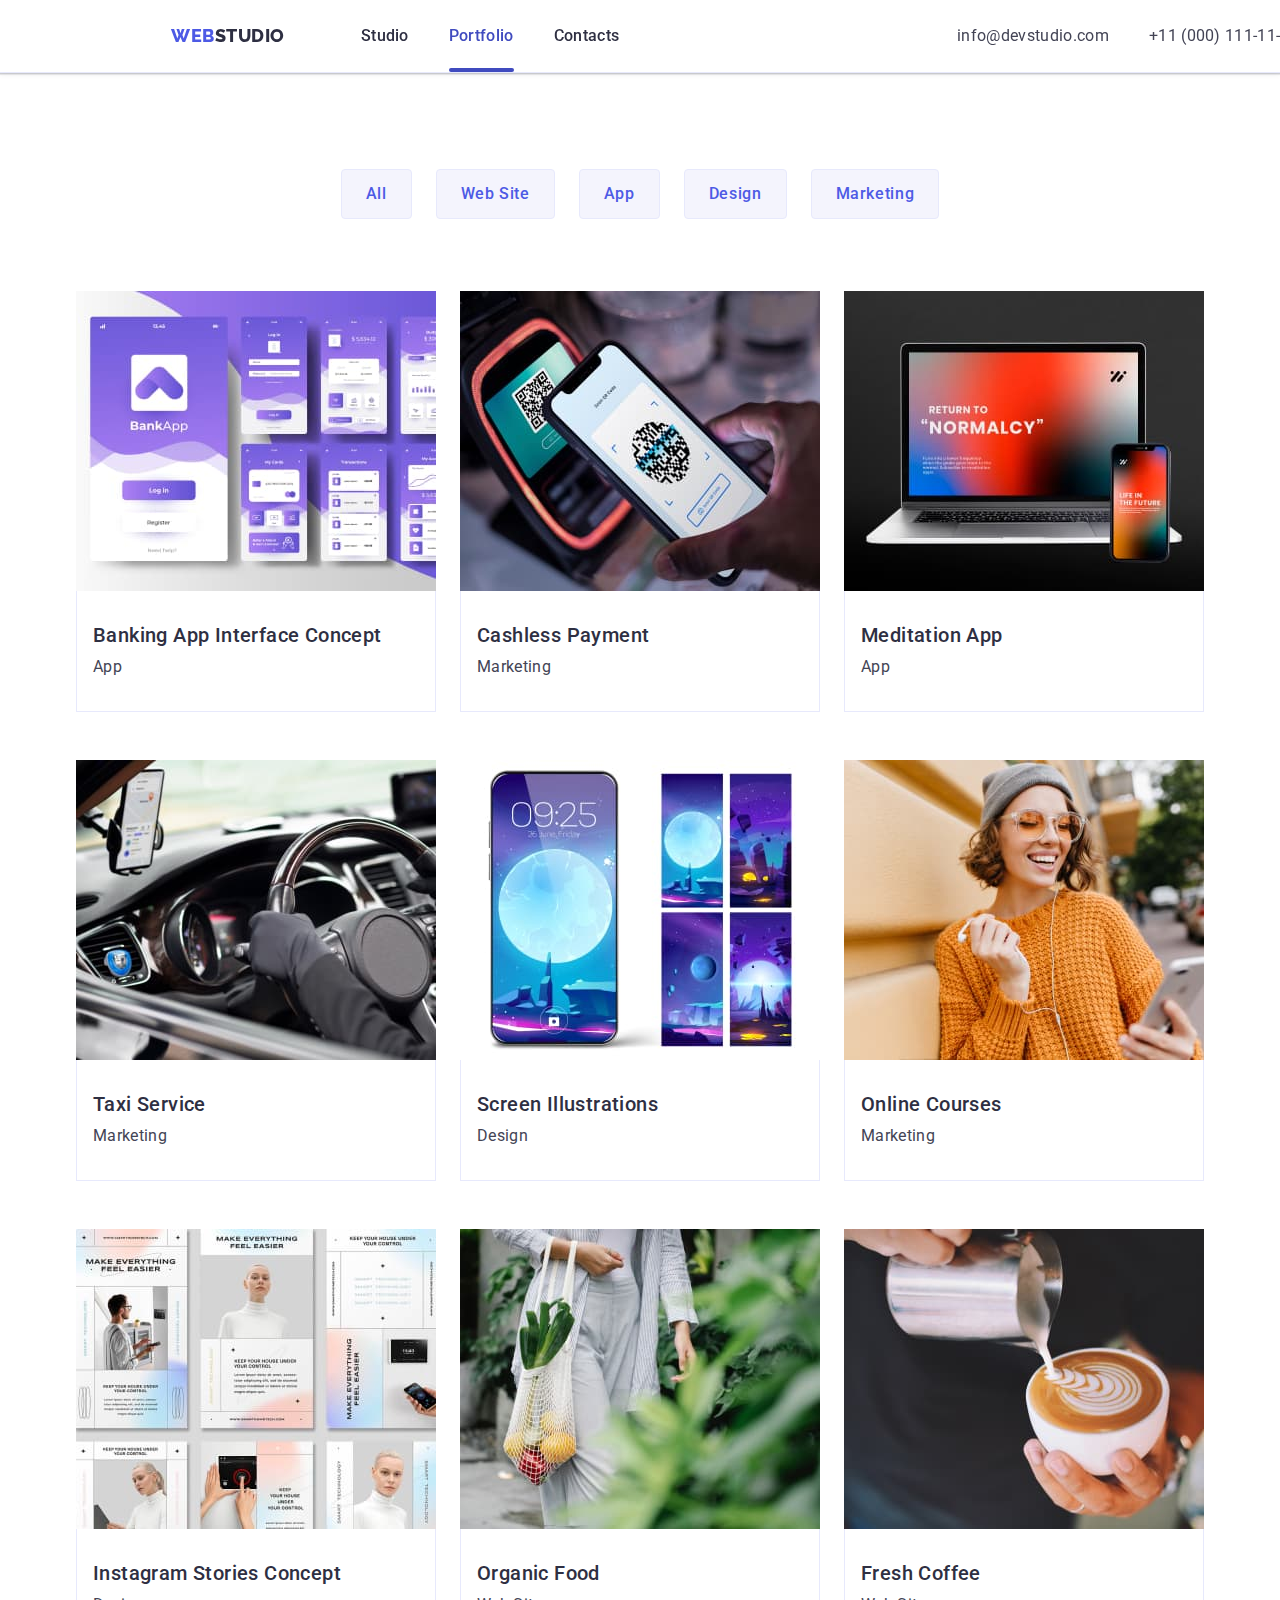
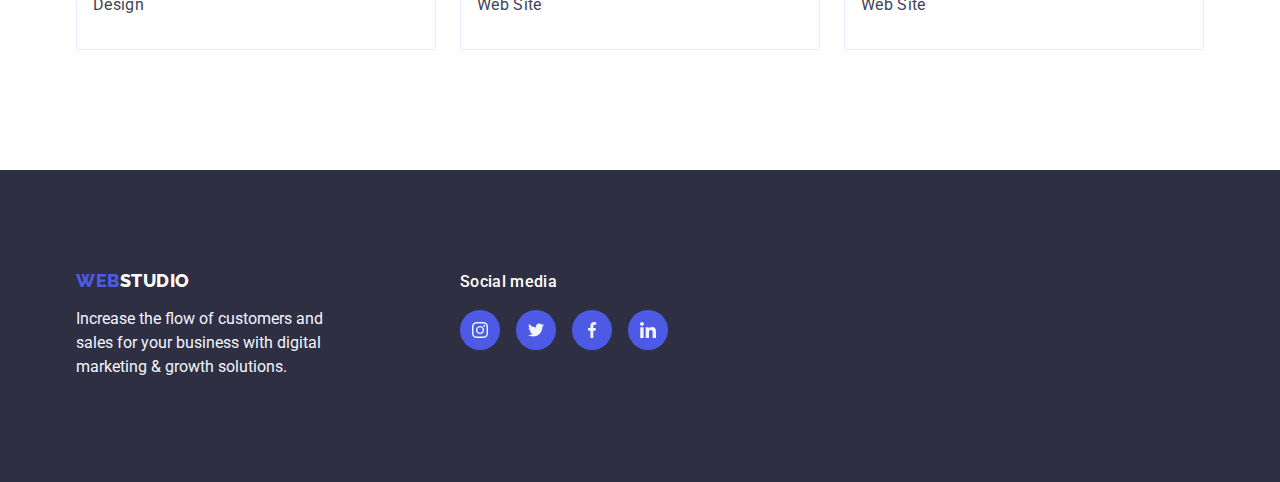
==== portfolio.html @ 8d3b56c2 "Initial commit" ====
<!DOCTYPE html>
<html lang="en">
  <head>
    <meta charset="UTF-8" />
    <meta http-equiv="X-UA-Compatible" content="IE=edge" />
    <meta name="viewport" content="width=device-width, initial-scale=1.0" />
    <link rel="preconnect" href="https://fonts.googleapis.com" />
    <link rel="preconnect" href="https://fonts.gstatic.com" crossorigin />
    <link
      rel="stylesheet"
      href="https://cdn.jsdelivr.net/npm/modern-normalize@1.1.0/modern-normalize.min.css"
    />
    <link
      href="https://fonts.googleapis.com/css2?family=Raleway:wght@800&family=Roboto:wght@400;500;700;900&display=swap"
      rel="stylesheet"
    />
    <link rel="stylesheet" href="./css/styles.css" />
    <title>Portfolio</title>
  </head>
  <body>
    <header class="top-line">
      <div class="container header">
        <nav class="flex-item nav">
          <a href="./index.html" class="text-web link"
            >WEB<span class="text-studio">Studio</span></a
          >
          <ul class="list">
            <li class="list-menu">
              <a class="link" href="./index.html">Studio</a>
            </li>
            <li class="list-menu">
              <a class="link line" href="./portfolio.html">Portfolio</a>
            </li>
            <li class="list-menu">
              <a class="link" href="">Contacts</a>
            </li>
          </ul>
        </nav>
        <address class="flex-item">
          <ul class="list address">
            <li>
              <a class="link address" href="mailto:info@devstudio.com"
                >info@devstudio.com</a
              >
            </li>
            <li>
              <a class="link address" href="tel:+110001111111" id="contacts"
                >+11 (000) 111-11-11</a
              >
            </li>
          </ul>
        </address>
      </div>
    </header>
    <main>
      <!-- section with button -->
      <section class="section projects">
        <div class="container">
          <h1 class="visually-hidden">Filters</h1>
          <ul class="list list-filters">
            <li><button class="button-filters" type="button">All</button></li>
            <li>
              <button class="button-filters" type="button">Web Site</button>
            </li>
            <li><button class="button-filters" type="button">App</button></li>
            <li>
              <button class="button-filters" type="button">Design</button>
            </li>
            <li>
              <button class="button-filters" type="button">Marketing</button>
            </li>
          </ul>
          <ul class="list-elements list">
            <li class="element-lists">
              <a class="link link-elements" href="">
                <div class="box">
                  <img
                    src="./images/portfolio/img4.jpg"
                    alt="Banking App Interface Concept"
                    width="360"
                    height="300"
                  />
                  <div class="overlay">
                    <p>
                      14 Stylish and User-Friendly App Design Concepts · Task
                      Manager App · Calorie Tracker App · Exotic Fruit Ecommerce
                      App · Cloud Storage App
                    </p>
                  </div>
                </div>
                <div class="element">
                  <h2 class="third-header">Banking App Interface Concept</h2>
                  <p class="text-item">App</p>
                </div></a
              >
            </li>
            <li class="element-lists">
              <a class="link link-elements" href="">
                <div class="box">
                  <img
                    src="./images/portfolio/img5.jpg"
                    alt="Cashless Payment"
                    width="360"
                    height="300"
                  />
                  <div class="overlay">
                    <p>
                      14 Stylish and User-Friendly App Design Concepts · Task
                      Manager App · Calorie Tracker App · Exotic Fruit Ecommerce
                      App · Cloud Storage App
                    </p>
                  </div>
                </div>
                <div class="element">
                  <h2 class="third-header">Cashless Payment</h2>
                  <p class="text-item">Marketing</p>
                </div></a
              >
            </li>
            <li class="element-lists">
              <a class="link link-elements" href="">
                <div class="box">
                  <img
                    src="./images/portfolio/img6.jpg"
                    alt="notebook"
                    width="360"
                    height="300"
                  />
                  <div class="overlay">
                    <p>
                      14 Stylish and User-Friendly App Design Concepts · Task
                      Manager App · Calorie Tracker App · Exotic Fruit Ecommerce
                      App · Cloud Storage App
                    </p>
                  </div>
                </div>
                <div class="element">
                  <h2 class="third-header">Meditation App</h2>
                  <p class="text-item">App</p>
                </div></a
              >
            </li>
            <li class="element-lists">
              <a class="link link-elements" href="">
                <div class="box">
                  <img
                    src="./images/portfolio/img7.jpg"
                    alt="Taxi"
                    width="360"
                    height="300"
                  />
                  <div class="overlay">
                    <p>
                      14 Stylish and User-Friendly App Design Concepts · Task
                      Manager App · Calorie Tracker App · Exotic Fruit Ecommerce
                      App · Cloud Storage App
                    </p>
                  </div>
                </div>
                <div class="element">
                  <h2 class="third-header">Taxi Service</h2>
                  <p class="text-item">Marketing</p>
                </div></a
              >
            </li>
            <li class="element-lists">
              <a class="link link-elements" href="">
                <div class="box">
                  <img
                    src="./images/portfolio/img8.jpg"
                    alt="cellphone"
                    width="360"
                    height="300"
                  />
                  <div class="overlay">
                    <p>
                      14 Stylish and User-Friendly App Design Concepts · Task
                      Manager App · Calorie Tracker App · Exotic Fruit Ecommerce
                      App · Cloud Storage App
                    </p>
                  </div>
                </div>
                <div class="element">
                  <h2 class="third-header">Screen Illustrations</h2>
                  <p class="text-item">Design</p>
                </div></a
              >
            </li>
            <li class="element-lists">
              <a class="link link-elements" href="">
                <div class="box">
                  <img
                    src="./images/portfolio/img9.jpg"
                    alt="young girl"
                    width="360"
                    height="300"
                  />
                  <div class="overlay">
                    <p>
                      14 Stylish and User-Friendly App Design Concepts · Task
                      Manager App · Calorie Tracker App · Exotic Fruit Ecommerce
                      App · Cloud Storage App
                    </p>
                  </div>
                </div>
                <div class="element">
                  <h2 class="third-header">Online Courses</h2>
                  <p class="text-item">Marketing</p>
                </div></a
              >
            </li>
            <li class="element-lists">
              <a class="link link-elements" href="">
                <div class="box">
                  <img
                    src="./images/portfolio/img10.jpg"
                    alt="Instagram Stories"
                    width="360"
                    height="300"
                  />
                  <div class="overlay">
                    <p>
                      14 Stylish and User-Friendly App Design Concepts · Task
                      Manager App · Calorie Tracker App · Exotic Fruit Ecommerce
                      App · Cloud Storage App
                    </p>
                  </div>
                </div>
                <div class="element">
                  <h2 class="third-header">Instagram Stories Concept</h2>
                  <p class="text-item">Design</p>
                </div></a
              >
            </li>
            <li class="element-lists">
              <a class="link link-elements" href="">
                <div class="box">
                  <img
                    src="./images/portfolio/img11.jpg"
                    alt="a bag of vegetables"
                    width="360"
                    height="300"
                  />
                  <div class="overlay">
                    <p>
                      14 Stylish and User-Friendly App Design Concepts · Task
                      Manager App · Calorie Tracker App · Exotic Fruit Ecommerce
                      App · Cloud Storage App
                    </p>
                  </div>
                </div>
                <div class="element">
                  <h2 class="third-header">Organic Food</h2>
                  <p class="text-item">Web Site</p>
                </div></a
              >
            </li>
            <li class="element-lists">
              <a class="link link-elements" href="">
                <div class="box">
                  <img
                    src="./images/portfolio/img12.jpg"
                    alt="the barista makes coffee"
                    width="360"
                    height="300"
                  />
                  <div class="overlay">
                    <p>
                      14 Stylish and User-Friendly App Design Concepts · Task
                      Manager App · Calorie Tracker App · Exotic Fruit Ecommerce
                      App · Cloud Storage App
                    </p>
                  </div>
                </div>
                <div class="element">
                  <h2 class="third-header">Fresh Coffee</h2>
                  <p class="text-item">Web Site</p>
                </div></a
              >
            </li>
          </ul>
        </div>
      </section>
    </main>
    <footer class="footer">
      <div class="container footer-container">
        <div class="footer-container-logo">
          <a class="link text-web-footer" href="./index.html"
            >WEB<span class="text-studio-footer">Studio</span></a
          >
          <p class="text-footer">
            Increase the flow of customers and sales for your business with
            digital marketing & growth solutions.
          </p>
        </div>
        <div class="footer-container-social">
          <p class="footer-social">Social media</p>
          <ul class="footer-social-media list">
            <li class="socials-item">
              <a
                class="socials-link-footer link"
                href="https://instagram.com"
                target="_blank"
                rel="noopener noreferrer"
                aria-label="Instagram icon"
              >
                <svg class="icons" width="16" height="16">
                  <use href="./images/icon.svg#icon-instagram"></use>
                </svg>
              </a>
            </li>
            <li class="socials-item">
              <a
                class="socials-link-footer link"
                href="https://twitter.com"
                target="_blank"
                rel="noopener noreferrer"
                aria-label="Twitter icon"
              >
                <svg class="icons" width="16" height="16">
                  <use href="./images/icon.svg#icon-twitter"></use>
                </svg>
              </a>
            </li>
            <li class="socials-item">
              <a
                class="socials-link-footer link"
                href="https://facebook.com"
                target="_blank"
                rel="noopener noreferrer"
                aria-label="Facebook icon"
              >
                <svg class="icons" width="16" height="16">
                  <use href="./images/icon.svg#icon-facebook"></use>
                </svg>
              </a>
            </li>
            <li class="socials-item">
              <a
                class="socials-link-footer link"
                href="https://linkedin.com"
                target="_blank"
                rel="noopener noreferrer"
                aria-label="Linkedin icon"
              >
                <svg class="icons" width="16" height="16">
                  <use href="./images/icon.svg#icon-linkedin"></use>
                </svg>
              </a>
            </li>
          </ul>
        </div>
      </div>
    </footer>
  </body>
</html>
---- css/styles.css ----
*,
*::before,
*::after {
    box-sizing: border-box;
    margin: 0;
    padding: 0;
}

:root {
    --primary-font: Roboto, sans-serif;
    --secondary-font: Raleway, sans-serif;
    --color-iris: #4d5ae5;
    --color-ocean: #404bbf;
    --color-corporated: #2e2f42;
    --color-green: #31d0aa;
    --color-slate: #434455;
    --color-light-slate: #8e8f99;
    --color-cornflower: #e7e9fc;
    --color-cloud: #f4f4fd;
    --color-white: #ffffff;
    --color-dairy: #fcfcfc;
}

body {
    font-family: "Roboto", sans-serif;
    color: var(--color-slate);
    background-color: var(--color-white);
}

.container {
    max-width: 1158px;
    padding: 0 15px;
    margin: 0 auto;
}

.top-line {
    width: 100%;
    border-bottom: solid 1px var(--color-cornflower);
    box-shadow: 0px 2px 1px rgba(46, 47, 66, 0.08),
        0px 1px 1px rgba(46, 47, 66, 0.16),
        0px 1px 6px rgba(46, 47, 66, 0.08);
    position: sticky;
    z-index: 1;
    top: 0px;
    left: auto;
    display: inline-block;
    margin: 0;
    padding: 0;
    background-color: var(--color-white);
}

.header {
    display: flex;
    flex-direction: row;
    justify-content: space-between;
    width: 1158px;
    align-items: center;
    margin-left: 156px;

}

.flex-item {
    display: flex;
    flex-direction: row;
    justify-content: space-between;
    align-items: center;
}

.visually-hidden {
    position: absolute;
    width: 1px;
    height: 1px;
    margin: -1px;
    border: 0;
    padding: 0;
    white-space: nowrap;
    clip-path: inset(100%);
    clip: rect(0 0 0 0);
    overflow: hidden;
}

.link {
    text-decoration: none;
}

.text-web {
    color: var(--color-iris);
    font-family: var(--secondary-font);
    font-weight: 800;
    font-size: 18px;
    line-height: 1.17;
    letter-spacing: 0.03em;
    text-transform: uppercase;
    display: inline-block;
    margin-right: 76px;
}

.text-studio {
    color: var(--color-corporated);
    font-family: var(--secondary-font);
    font-weight: 800;
    font-size: 18px;
    line-height: 1.33;
}

.team {
    border: 2px;
    gap: 24px;

}

.list,
.list-advantages {

    display: flex;
    flex-direction: row;
    list-style: none;
}

.list-advantages {
    gap: 24px;

}

.container-item {
    width: calc((100% - 72px) / 4);

}

.container-item-icon {
    display: flex;
    justify-content: center;
    align-items: center;
    background-color: var(--color-cloud);
    border-radius: 4px;
    padding-top: 24px;
    padding-bottom: 24px;
    margin-bottom: 8px;
}

.list-activities {
    list-style-type: none;
    display: flex;
    gap: 24px;

}

.works {
    width: calc((100% - 48px) / 3);
}

.list-menu>a {
    color: var(--color-corporated);
    font-family: var(--primary-font);
    font-size: 16px;
    font-weight: 500;
    line-height: 1.5;
    letter-spacing: 0.02em;
    text-align: left;
    display: flex;
    padding: 24px 0px;
    transition-property: color;
    transition-duration: 250ms;
    transition-timing-function: cubic-bezier(0.4, 0, 0.2, 1);
}

.list-menu:nth-child(-n + 2) {
    margin-right: 40px;
}

.list-menu>a:hover,
.list-menu>a:focus {
    color: var(--color-ocean);
}

.list-menu a.line {
    color: var(--color-ocean);
}

.line {
    position: relative;
}

.line::after {
    position: absolute;
    content: "";
    bottom: 0px;
    display: block;
    width: 100%;
    height: 4px;
    background-color: var(--color-ocean);
    border-radius: 2px;

}

.address {
    color: var(--color-slate);
    font-family: var(--primary-font);
    font-style: normal;
    font-size: 16px;
    font-weight: 400;
    line-height: 1.5;
    letter-spacing: 0.02em;
    text-align: left;
    display: flex;
    flex-direction: row;
    justify-content: flex-end;
    gap: 40px;
    transition-property: color;
    transition-duration: 250ms;
    transition-timing-function: cubic-bezier(0.4, 0, 0.2, 1);


}

.address:hover,
.address:focus {
    color: var(--color-ocean);
}

.section {
    padding-bottom: 120px;
}

.hero-content {
    max-width: 1440px;
    margin-left: auto;
    margin-right: auto;
    background-color: var(--color-corporated);
    background-image: linear-gradient(rgba(46, 47, 66, 0.7), rgba(46, 47, 66, 0.7)), url(../images/hero/people-office.jpg);
    background-repeat: no-repeat;
    background-position: center;
    background-size: cover;
    color: var(--color-white);
    height: 600px;
    width: 100%;
    padding: 188px 0;

}

.text-header {

    font-family: var(--primary-font);
    font-size: 56px;
    line-height: 1.07;
    text-align: center;
    letter-spacing: 0.02em;
    max-width: 496px;
    margin-left: auto;
    margin-right: auto;
    margin-bottom: 48px;
}

.button-order {
    border: none;
    background-color: var(--color-iris);
    color: var(--color-white);
    border-radius: 4px;
    min-width: 169px;
    height: 56px;
    font-family: 'Roboto', sans-serif;
    font-weight: 500;
    font-size: 16px;
    line-height: 1.5;
    letter-spacing: 0.04em;
    cursor: pointer;
    display: block;
    margin-left: auto;
    margin-right: auto;
    transition-property: background-color, color;
    transition-duration: 250ms;
    transition-timing-function: cubic-bezier(0.4, 0, 0.2, 1);
}

.button-order:hover,
.button-order:focus {
    background-color: var(--color-ocean);
    color: var(--color-white);

}

.first {
    padding: 120px 0;

}

.second-header {
    color: var(--color-corporated);
    font-family: var(--primary-font);
    font-size: 36px;
    font-weight: 700;
    line-height: 1.1;
    letter-spacing: 0.02em;
    text-align: center;
    text-transform: capitalize;
    margin-bottom: 72px;
}

.third-header {
    color: var(--color-corporated);
    font-family: var(--primary-font);
    font-size: 20px;
    font-weight: 500;
    line-height: 1.2;
    letter-spacing: 0.02em;
    text-align: left;
    text-transform: capitalize;
    margin-bottom: 8px;
}

.icon-advantages {
    flex: content;
    background-color: var(--color-cloud);
    border-radius: 4px;
}

.text-item {
    color: var(--color-slate);
    font-family: var(--primary-font);
    font-size: 16px;
    font-weight: 400;
    line-height: 1.5;
    letter-spacing: 0.02em;
    text-align: left;
}

.team-section {
    background-color: var(--color-cloud);
    padding-top: 120px;
}

.socials {
    margin-top: 8px;
    display: flex;
    justify-content: center;
    gap: 24px;

}

.socials-link,
.socials-link-footer {
    width: 40px;
    height: 40px;
    background-color: var(--color-iris);
    border-radius: 50%;
    display: flex;
    justify-content: center;
    align-items: center;
    transition-property: background-color;
    transition-duration: 250ms;
    transition-timing-function: cubic-bezier(0.4, 0, 0.2, 1);
}

.socials-link:hover,
.socials-link:focus {
    background-color: var(--color-ocean);
}

.socials-link-footer:hover,
.socials-link-footer:focus {
    background-color: var(--color-green);
}

.icons {
    fill: var(--color-cloud);
}

.section-customers {
    padding: 120px 0;
}

.customers-list {
    display: flex;
    justify-content: center;
    gap: 24px;
}

.customers-item {
    width: calc((100%-120px)/6);
    height: 88px;
}

.customers-item-link {
    width: 100%;
    height: 100%;
    border: 1px solid var(--color-light-slate);
    border-radius: 4px;
    color: var(--color-light-slate);
    display: flex;
    justify-content: center;
    align-items: center;
    transition-property: border-color, color;
    transition-duration: 250ms;
    transition-timing-function: cubic-bezier(0.4, 0, 0.2, 1);
}

.customers-icon {
    fill: currentColor;
    transition-property: color;
    transition-duration: 250ms;
    transition-timing-function: cubic-bezier(0.4, 0, 0.2, 1);
}

.customers-icon:hover,
.customers-icon:focus,
.customers-item-link:hover,
.customers-item-link:focus {
    color: var(--color-ocean);
    border-color: var(--color-ocean);
}

.footer {
    height: 312px;
    background-color: var(--color-corporated);
    padding: 100px 0;
}

.footer-container {
    display: flex;
    align-items: baseline;
}

.footer-container-social {
    margin-left: 120px;
}

.footer-social {
    font-family: var(--primary-font);
    color: var(--color-white);
    font-size: 16px;
    font-weight: 500;
    line-height: 24px;
    letter-spacing: 0.02em;
    text-align: left;
    margin-bottom: 16px;
}

.footer-social-media {
    gap: 16px;
}

.text-web-footer {
    display: inline-block;
    color: var(--color-iris);
    font-family: var(--secondary-font);
    font-weight: 800;
    font-size: 18px;
    line-height: 1.17;
    letter-spacing: 0.03em;
    text-transform: uppercase;
    margin-bottom: 16px;
}

.text-studio-footer {
    color: var(--color-white);
    font-family: 'Raleway';
    font-weight: 800;
    font-size: 18px;
    line-height: 1.17;
}

.text-footer {
    font-family: inherit;
    font-weight: 400;
    font-size: 16px;
    line-height: 24px;
    color: var(--color-cloud);
    width: 264px;
}

.backdrop {
    width: 100%;
    height: 100%;
    position: fixed;
    top: 0;
    left: 0;
    background: rgb(27 29 31 / 70%);
    display: flex;
    align-items: center;
    justify-content: center;
    transition: all 0.3s ease-in-out;
}

.is-hidden {
    visibility: hidden;
    opacity: 0;
    pointer-events: none;
}

.backdrop:active,
.modal:active {
    visibility: visible;
    opacity: 1;
    pointer-events: all;
}

.modal {
    width: 408px;
    height: 576px;
    background-color: var(--color-white);
    border-radius: 4px;
    position: absolute;

}

.close {
    position: absolute;
    right: 24px;
    top: 24px;
    z-index: 2;
    width: 24px;
    height: 24px;
    border-radius: 50%;
    background-color: var(--color-cornflower);
    cursor: pointer;
    border: 1px rgba(0, 0, 0, 0.1);
    fill: currentColor;
    transition-property: color;
    transition-duration: 250ms;
    transition-timing-function: cubic-bezier(0.4, 0, 0.2, 1);
}

.close:hover,
.close:focus {
    background-color: var(--color-ocean);
    color: var(--color-white);
}

.close-btn {
    position: relative;
}

/* portfolio */


.list-filters {
    display: flex;
    flex-direction: row;
    justify-content: center;
    gap: 24px;
    margin-bottom: 72px;


}

.button-filters {
    background-color: var(--color-cloud);
    color: var(--color-iris);
    border: 1px solid var(--color-cornflower);
    border-radius: 4px;
    font-family: 'Roboto', sans-serif;
    font-weight: 500;
    font-size: 16px;
    line-height: 1.5;
    letter-spacing: 0.04em;
    padding: 12px 24px;
    cursor: pointer;
    transition-property: background-color, color, box-shadow, border;
    transition-duration: 250ms;
    transition-timing-function: cubic-bezier(0.4, 0, 0.2, 1);
}

.button-filters:hover,
.button-filters:focus {
    border: 1px solid transparent;
    background-color: var(--color-ocean);
    color: var(--color-white);
    box-shadow: 0px 3px 1px rgba(0, 0, 0, 0.1), 0px 2px 1px rgba(0, 0, 0, 0.08), 0px 2px 2px rgba(0, 0, 0, 0.12);
}

.button-filters:active {
    background-color: var(--color-ocean);
    color: var(--color-white);
}

img {
    display: block;
}

.projects {
    padding-top: 96px;
    padding-bottom: 120px;
}

.list-elements {
    width: 1128px;
    display: flex;
    flex-direction: row;
    flex-wrap: wrap;
    column-gap: 24px;
    row-gap: 48px;

}

.link-elements {
    display: block;
    transition-property: box-shadow;
    transition-duration: 250ms;
    transition-timing-function: cubic-bezier(0.4, 0, 0.2, 1);
}

.link-elements:hover,
.link-elements:focus {
    box-shadow: 0px 2px 1px 0px rgba(46, 47, 66, 0.08), 0px 1px 1px 0px rgba(46, 47, 66, 0.16), 0px 1px 6px 0px rgba(46, 47, 66, 0.08);
}

.element-lists {
    width: calc((100% - 48px) / 3);
}

.element {
    border: solid 1px var(--color-cornflower);
    border-top: none;
    padding: 32px 16px;
}

.member-team {
    background-color: var(--color-white);
    padding: 32px 0;

}

.card-team {
    box-shadow: 0px 1px 6px rgba(46, 47, 66, 0.08),
        0px 1px 1px rgba(46, 47, 66, 0.16),
        0px 2px 1px rgba(46, 47, 66, 0.08);
    border-radius: 0px 0px 4px 4px;
    width: calc((100% - 24px*3) / 4);

}

.name,
.specialty {
    text-align: center;
}

.box {
    position: relative;
    margin: 0 auto;
    overflow: hidden;
}

.overlay {
    position: absolute;
    top: 0;
    left: 0;
    width: 100%;
    height: 100%;
    background-color: var(--color-iris);
    transform: translatey(100%);
    transition: transform 250ms cubic-bezier(0.4, 0, 0.2, 1);
}

.link-elements:hover .overlay,
.link-elements:focus .overlay {
    transform: translate(0);
}

.box:hover .overlay {
    transform: translate(0);
}

.overlay p {
    color: var(--color-cloud);
    padding: 40px 32px;
    font-family: var(--primary-font);
    font-size: 16px;
    line-height: 1.5;
    font-weight: 400;
    letter-spacing: 0.02em;
    text-align: left;

}
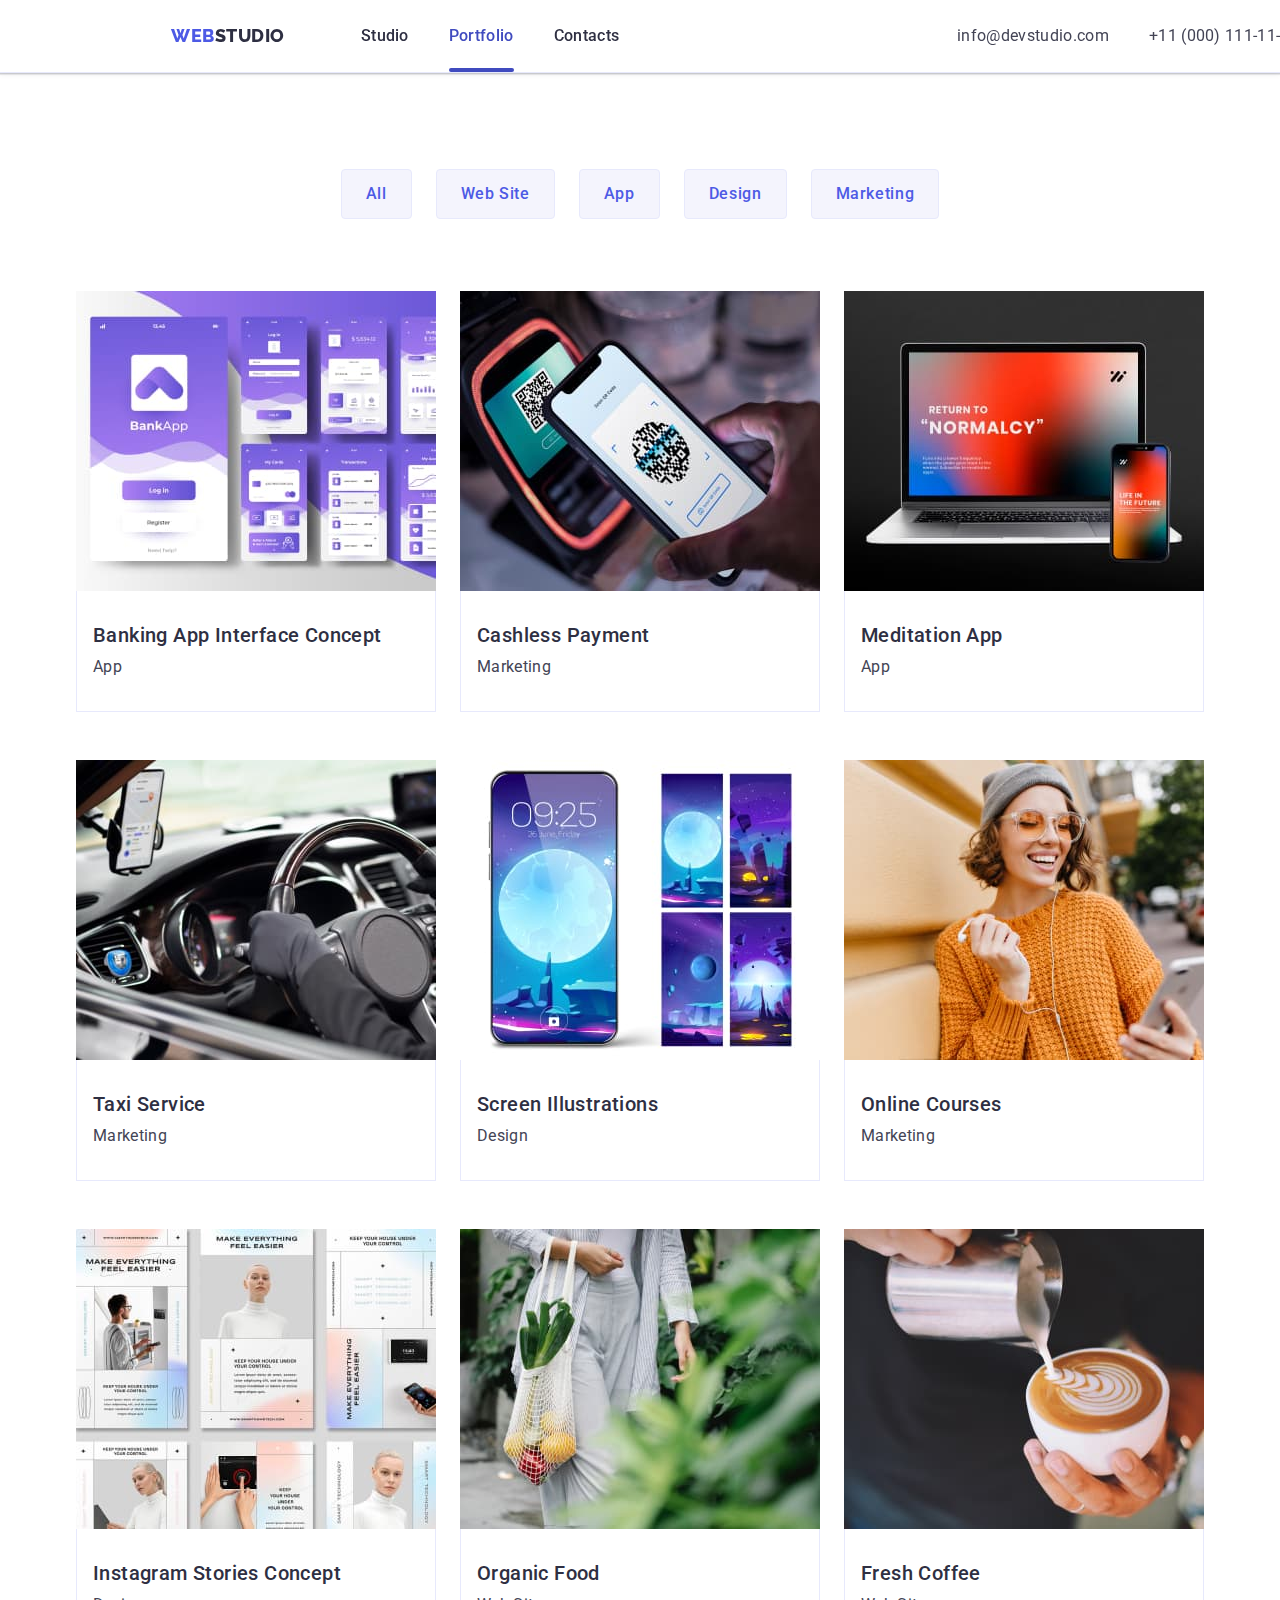
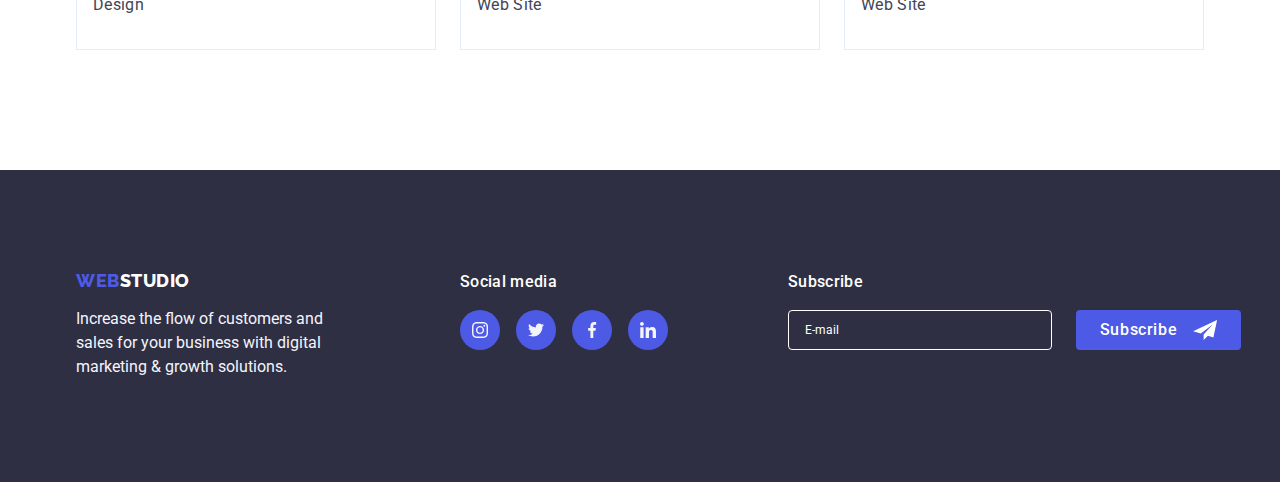
==== commit 1bc1b816: "правка дз" ====
--- a/portfolio.html
+++ b/portfolio.html
@@ -350,6 +350,25 @@
             </li>
           </ul>
         </div>
+        <div class="footer-container-subscribe">
+          <p class="subscribe">Subscribe</p>
+          <form class="footer-subscribe">
+            <label>
+              <input
+                class="input-footer"
+                type="email"
+                name="email"
+                placeholder="E-mail"
+              />
+            </label>
+            <button class="button-subscribe" type="submit">
+              Subscribe
+              <svg class="icon-button" width="24" height="20">
+                <use href="./images/icon.svg#icon-send"></use>
+              </svg>
+            </button>
+          </form>
+        </div>
       </div>
     </footer>
   </body>
--- a/css/styles.css
+++ b/css/styles.css
@@ -19,6 +19,8 @@
     --color-cloud: #f4f4fd;
     --color-white: #ffffff;
     --color-dairy: #fcfcfc;
+    --animation-fast: cubic-bezier(0.4, 0, 0.2, 1);
+    --duration: 250ms
 }
 
 body {
@@ -160,8 +162,8 @@
     display: flex;
     padding: 24px 0px;
     transition-property: color;
-    transition-duration: 250ms;
-    transition-timing-function: cubic-bezier(0.4, 0, 0.2, 1);
+    transition-timing-function: var(--animation-fast);
+    transition-duration: var(--duration);
 }
 
 .list-menu:nth-child(-n + 2) {
@@ -207,9 +209,8 @@
     justify-content: flex-end;
     gap: 40px;
     transition-property: color;
-    transition-duration: 250ms;
-    transition-timing-function: cubic-bezier(0.4, 0, 0.2, 1);
-
+    transition-timing-function: var(--animation-fast);
+    transition-duration: var(--duration);
 
 }
 
@@ -256,6 +257,7 @@
     background-color: var(--color-iris);
     color: var(--color-white);
     border-radius: 4px;
+    box-shadow: 0px 4px 4px 0px #00000026;
     min-width: 169px;
     height: 56px;
     font-family: 'Roboto', sans-serif;
@@ -268,8 +270,8 @@
     margin-left: auto;
     margin-right: auto;
     transition-property: background-color, color;
-    transition-duration: 250ms;
-    transition-timing-function: cubic-bezier(0.4, 0, 0.2, 1);
+    transition-timing-function: var(--animation-fast);
+    transition-duration: var(--duration);
 }
 
 .button-order:hover,
@@ -347,8 +349,8 @@
     justify-content: center;
     align-items: center;
     transition-property: background-color;
-    transition-duration: 250ms;
-    transition-timing-function: cubic-bezier(0.4, 0, 0.2, 1);
+    transition-timing-function: var(--animation-fast);
+    transition-duration: var(--duration);
 }
 
 .socials-link:hover,
@@ -390,15 +392,15 @@
     justify-content: center;
     align-items: center;
     transition-property: border-color, color;
-    transition-duration: 250ms;
-    transition-timing-function: cubic-bezier(0.4, 0, 0.2, 1);
+    transition-timing-function: var(--animation-fast);
+    transition-duration: var(--duration);
 }
 
 .customers-icon {
     fill: currentColor;
     transition-property: color;
-    transition-duration: 250ms;
-    transition-timing-function: cubic-bezier(0.4, 0, 0.2, 1);
+    transition-timing-function: var(--animation-fast);
+    transition-duration: var(--duration);
 }
 
 .customers-icon:hover,
@@ -417,12 +419,10 @@
 
 .footer-container {
     display: flex;
-    align-items: baseline;
-}
-
-.footer-container-social {
-    margin-left: 120px;
-}
+    align-items: stretch;
+    gap: 120px;
+}
+
 
 .footer-social {
     font-family: var(--primary-font);
@@ -468,6 +468,78 @@
     width: 264px;
 }
 
+.footer-container-subescribe {
+    margin: 0;
+}
+
+.subscribe {
+    font-family: var(--primary-font);
+    color: var(--color-white);
+    font-size: 16px;
+    font-weight: 500;
+    line-height: 24px;
+    letter-spacing: 0.02em;
+    text-align: left;
+    margin-bottom: 16px;
+}
+
+.footer-subscribe {
+    display: flex;
+    margin: 0;
+}
+
+input::placeholder {
+    color: var(--color-white);
+    opacity: 1;
+}
+
+.button-subscribe {
+    width: 165px;
+    height: 40px;
+    display: flex;
+    flex-direction: row;
+    justify-content: center;
+    align-items: center;
+    color: var(--color-white);
+    background: var(--color-iris);
+    border-radius: 4px;
+    border: none;
+    margin-left: 24px;
+    gap: 16px;
+    cursor: pointer;
+    font-family: var(--primary-font);
+    font-size: 16px;
+    font-weight: 500;
+    line-height: 24px;
+    letter-spacing: 0.04em;
+    text-align: center;
+    transition-property: background-color;
+    transition-timing-function: var(--animation-fast);
+    transition-duration: var(--duration);
+}
+
+.button-subscribe:hover,
+.button-subscribe:focus {
+    background-color: var(--color-ocean);
+}
+
+.icon-button {
+    fill: currentColor;
+
+}
+
+.input-footer {
+    font-family: var(--primary-font);
+    font-size: 12px;
+    width: 264px;
+    height: 40px;
+    border-radius: 4px;
+    padding-left: 16px;
+    background-color: var(--color-corporated);
+    color: var(--color-white);
+    border: 1px solid white;
+}
+
 .backdrop {
     width: 100%;
     height: 100%;
@@ -495,6 +567,8 @@
 }
 
 .modal {
+    padding: 72px 24px 24px 24px;
+
     width: 408px;
     height: 576px;
     background-color: var(--color-white);
@@ -505,6 +579,9 @@
 
 .close {
     position: absolute;
+    display: flex;
+    justify-content: center;
+    align-items: center;
     right: 24px;
     top: 24px;
     z-index: 2;
@@ -516,8 +593,8 @@
     border: 1px rgba(0, 0, 0, 0.1);
     fill: currentColor;
     transition-property: color;
-    transition-duration: 250ms;
-    transition-timing-function: cubic-bezier(0.4, 0, 0.2, 1);
+    transition-timing-function: var(--animation-fast);
+    transition-duration: var(--duration);
 }
 
 .close:hover,
@@ -556,8 +633,8 @@
     padding: 12px 24px;
     cursor: pointer;
     transition-property: background-color, color, box-shadow, border;
-    transition-duration: 250ms;
-    transition-timing-function: cubic-bezier(0.4, 0, 0.2, 1);
+    transition-timing-function: var(--animation-fast);
+    transition-duration: var(--duration);
 }
 
 .button-filters:hover,
@@ -595,8 +672,8 @@
 .link-elements {
     display: block;
     transition-property: box-shadow;
-    transition-duration: 250ms;
-    transition-timing-function: cubic-bezier(0.4, 0, 0.2, 1);
+    transition-timing-function: var(--animation-fast);
+    transition-duration: var(--duration);
 }
 
 .link-elements:hover,
@@ -648,7 +725,8 @@
     height: 100%;
     background-color: var(--color-iris);
     transform: translatey(100%);
-    transition: transform 250ms cubic-bezier(0.4, 0, 0.2, 1);
+    transition: transform var(--animation-fast);
+    transition-duration: var(--duration);
 }
 
 .link-elements:hover .overlay,
@@ -670,4 +748,143 @@
     letter-spacing: 0.02em;
     text-align: left;
 
+}
+
+.modal-desc {
+    width: 360px;
+    font-family: var(--primary-font);
+    font-style: normal;
+    font-weight: 500;
+    font-size: 16px;
+    line-height: 1.5;
+    letter-spacing: 0.02em;
+    text-align: center;
+    color: var(--color-corporated);
+    margin-bottom: 16px;
+
+}
+
+
+.modal-desc-bottom {
+    font-family: var(--primary-font);
+    font-size: 12px;
+    font-weight: 400;
+    line-height: 1.3;
+    letter-spacing: 0.04em;
+    text-align: left;
+
+}
+
+.signup_form {
+    display: block;
+
+}
+
+.button-submit {
+    margin-top: 24px;
+}
+
+.name {
+    position: relative;
+    margin-bottom: 8px;
+    display: block;
+    justify-content: left;
+}
+
+.input {
+    padding: 6px 9px 6px 40px;
+    font-family: inherit;
+    border-radius: 4px;
+    height: 40px;
+    border: 1px solid #2e2f4240;
+    width: 360px;
+    height: 40px;
+
+}
+
+.modal-form-icon {
+    position: absolute;
+    transform: translate(0, -50%);
+    top: 50%;
+    left: 16px;
+    color: var(--color-corporated);
+    fill: currentColor;
+    transition: fill var(--animation-fast);
+}
+
+.input:focus+.modal-form-icon {
+    fill: var(--color-iris);
+    outline-color: var(--color-iris);
+}
+
+.input:focus:not(:placeholder-shown) {
+    outline-color: var(--color-iris);
+}
+
+.textarea {
+    width: 360px;
+    padding: 8px 8px 8px 16px;
+    font-family: inherit;
+    border-radius: 4px;
+    border-color: #2e2f4240;
+    resize: none;
+    transition-property: border-color;
+    transition-timing-function: var(--animation-fast);
+    transition-duration: var(--duration);
+}
+
+.textarea:focus {
+    outline-color: var(--color-iris);
+}
+
+.textarea::placeholder {
+    font-family: var(--primary-font);
+    font-size: 12px;
+    font-weight: 400;
+    color: #2E2F4266;
+    line-height: 14px;
+    letter-spacing: 0.04em;
+    text-align: left;
+}
+
+span>a {
+    color: var(--color-iris);
+}
+
+label {
+    display: flex;
+    flex-direction: column;
+    font-family: var(--primary-font);
+    font-size: 12px;
+    font-weight: 400;
+    line-height: 14px;
+    letter-spacing: 0.04em;
+    text-align: left;
+    color: var(--color-light-slate);
+    margin-bottom: 4px;
+
+}
+
+
+.label-checkbox {
+    margin-bottom: 0;
+}
+
+.accept {
+    display: inline-flex;
+    flex-direction: row;
+    justify-content: space-around;
+    align-items: center;
+    column-gap: 12px;
+}
+
+.visual:not(checked) {
+    width: 16px;
+    height: 16px;
+    border: 1px solid var(--color-corporated)40;
+}
+
+.visual:checked {
+    background-color: var(--color-ocean);
+    color: var(--color-cloud);
 }